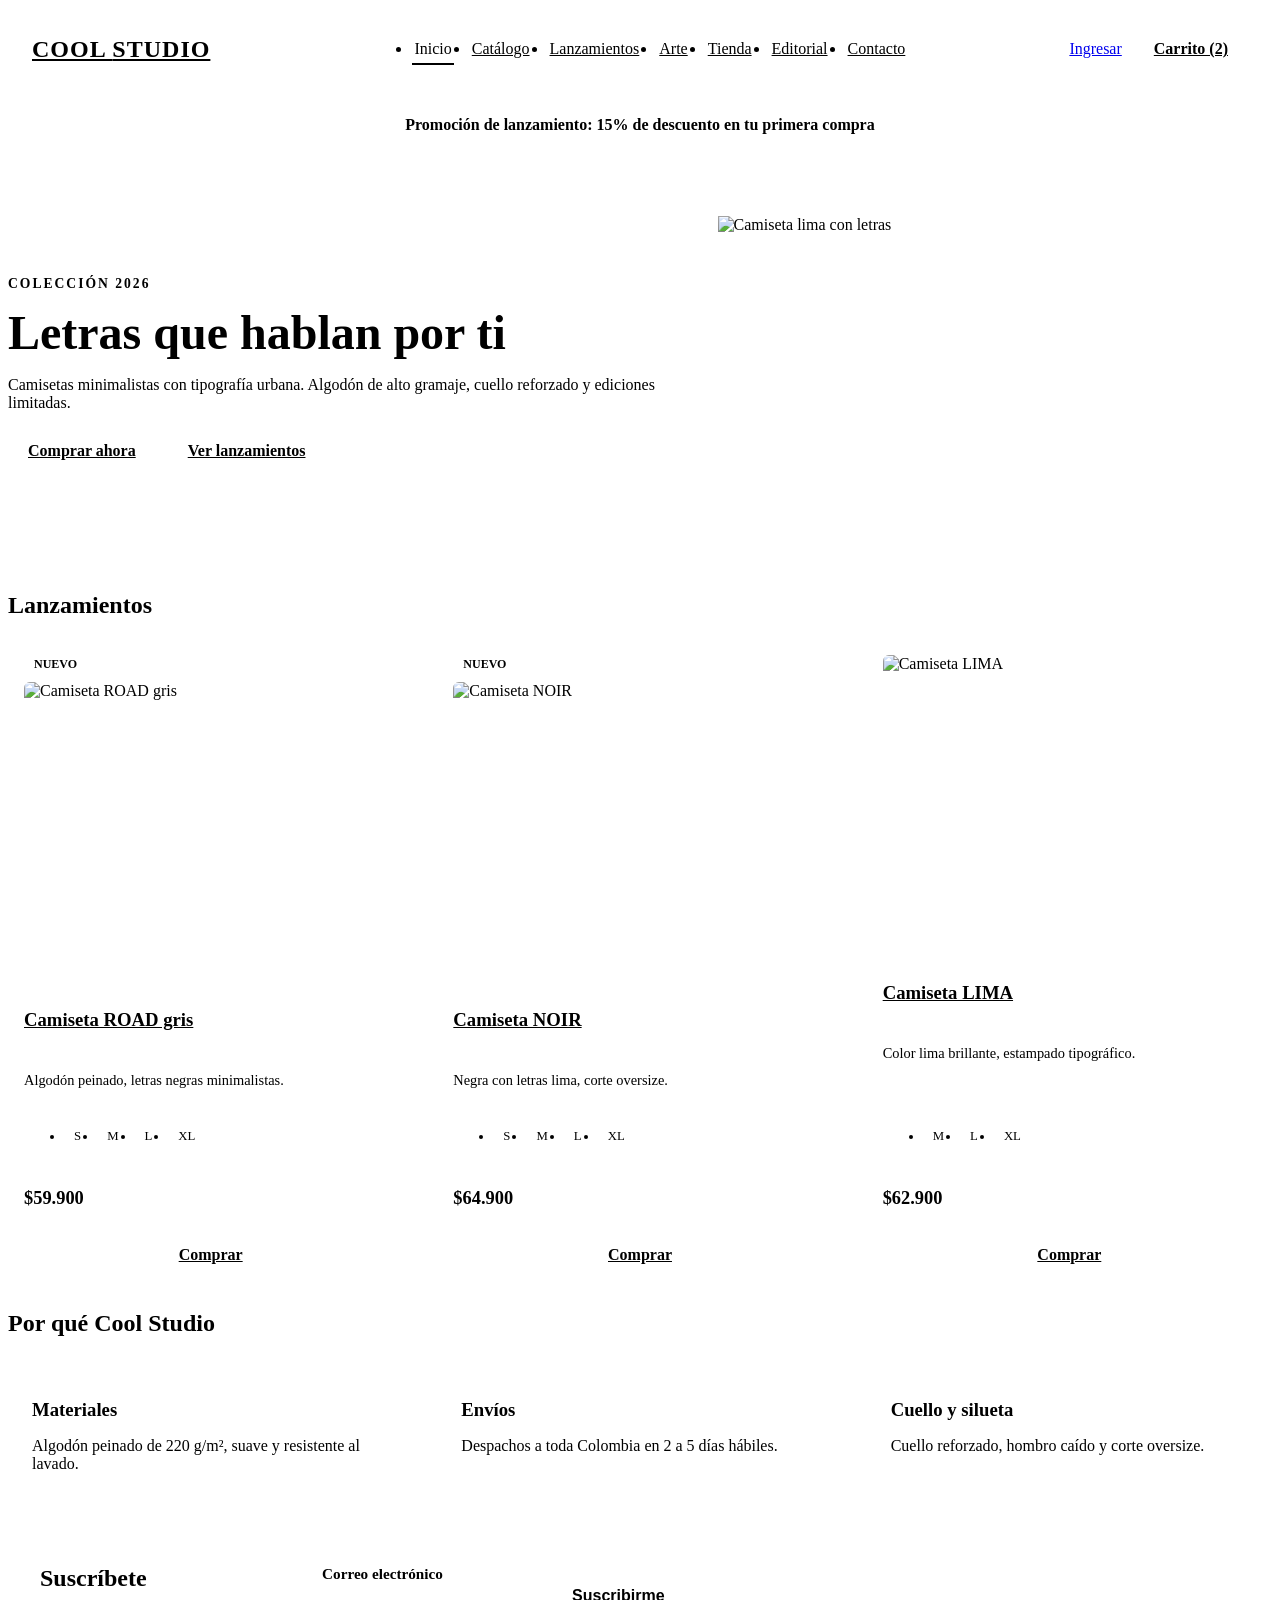
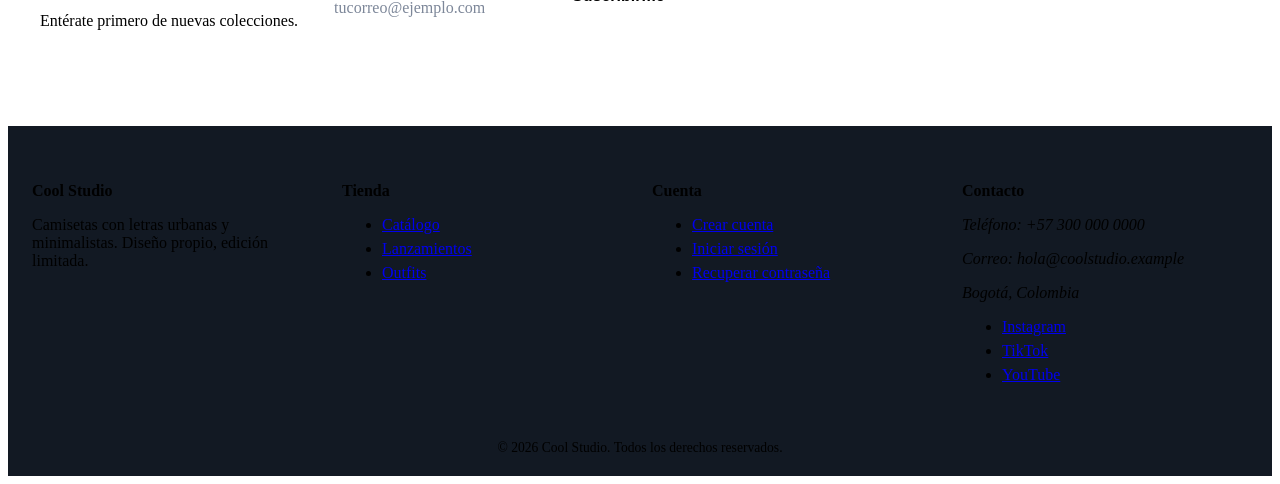
==== index.html @ 5d85cc1c "feat: crea plantilla base de la portada con header, nav, main y footer" ====
<!DOCTYPE html>
<html lang="es">
<head>
  <meta charset="UTF-8">
  <meta name="viewport" content="width=device-width, initial-scale=1.0">
  <meta name="description" content="Cool Studio: tienda en línea de camisetas con letras urbanas.">
  <title>Inicio | Cool Studio</title>
  <link rel="icon" type="image/svg+xml" href="img/favicon.svg">
  <link rel="stylesheet" href="css/base.css">
  <link rel="stylesheet" href="css/componentes.css">
  <link rel="stylesheet" href="css/paginas.css">
</head>
<body>
  <header class="sitio">
    <div class="barra">
      <a class="logo" href="index.html">COOL <span>STUDIO</span></a>
      <nav aria-label="Navegación principal">
        <ul>
          <li><a href="index.html" aria-current="page">Inicio</a></li>
          <li><a href="catalogo.html">Catálogo</a></li>
          <li><a href="lanzamientos.html">Lanzamientos</a></li>
          <li><a href="arte.html">Arte</a></li>
          <li><a href="tienda.html">Tienda</a></li>
          <li><a href="editorial.html">Editorial</a></li>
          <li><a href="contacto.html">Contacto</a></li>
        </ul>
      </nav>
      <div class="acciones">
        <a href="login.html">Ingresar</a>
        <a class="btn btn-borde" href="carrito.html">Carrito (2)</a>
      </div>
    </div>
  </header>
  <p class="promo">Promoción de lanzamiento: 15% de descuento en tu primera compra</p>

  <main>
    <div class="contenedor">
      <section class="hero" aria-labelledby="titulo-hero">
        <div>
          <p class="sobretitulo">Colección 2026</p>
          <h1 id="titulo-hero">Letras que hablan por ti</h1>
          <p>Camisetas minimalistas con tipografía urbana. Algodón de alto gramaje, cuello reforzado y ediciones limitadas.</p>
          <div class="botones">
            <a class="btn" href="catalogo.html">Comprar ahora</a>
            <a class="btn btn-borde" href="lanzamientos.html">Ver lanzamientos</a>
          </div>
        </div>
        <img src="img/camisa-lima.svg" alt="Camiseta lima con letras" width="300" height="300">
      </section>
    </div>

    <section class="seccion" id="lanzamientos" aria-labelledby="titulo-lanzamientos">
      <div class="contenedor">
        <h2 id="titulo-lanzamientos">Lanzamientos</h2>
        <div class="catalogo">
      <article class="producto">
        <span class="etiqueta">NUEVO</span>
        <img src="img/camisa-gris.svg" alt="Camiseta ROAD gris" width="300" height="300" loading="lazy">
        <h3><a href="producto.html">Camiseta ROAD gris</a></h3>
        <p class="descripcion">Algodón peinado, letras negras minimalistas.</p>
        <ul class="tallas" aria-label="Tallas disponibles"><li>S</li><li>M</li><li>L</li><li>XL</li></ul>
        <p class="precio">$59.900</p>
        <a class="btn" href="producto.html">Comprar</a>
      </article>
      <article class="producto">
        <span class="etiqueta">NUEVO</span>
        <img src="img/camisa-negra.svg" alt="Camiseta NOIR" width="300" height="300" loading="lazy">
        <h3><a href="producto.html">Camiseta NOIR</a></h3>
        <p class="descripcion">Negra con letras lima, corte oversize.</p>
        <ul class="tallas" aria-label="Tallas disponibles"><li>S</li><li>M</li><li>L</li><li>XL</li></ul>
        <p class="precio">$64.900</p>
        <a class="btn" href="producto.html">Comprar</a>
      </article>
      <article class="producto">
        <img src="img/camisa-lima.svg" alt="Camiseta LIMA" width="300" height="300" loading="lazy">
        <h3><a href="producto.html">Camiseta LIMA</a></h3>
        <p class="descripcion">Color lima brillante, estampado tipográfico.</p>
        <ul class="tallas" aria-label="Tallas disponibles"><li>M</li><li>L</li><li>XL</li></ul>
        <p class="precio">$62.900</p>
        <a class="btn" href="producto.html">Comprar</a>
      </article>
        </div>
      </div>
    </section>

    <section class="seccion" id="informacion" aria-labelledby="titulo-info">
      <div class="contenedor">
        <h2 id="titulo-info">Por qué Cool Studio</h2>
        <div class="rejilla-3">
          <article class="tarjeta">
            <h3>Materiales</h3>
            <p>Algodón peinado de 220 g/m², suave y resistente al lavado.</p>
          </article>
          <article class="tarjeta">
            <h3>Envíos</h3>
            <p>Despachos a toda Colombia en 2 a 5 días hábiles.</p>
          </article>
          <article class="tarjeta">
            <h3>Cuello y silueta</h3>
            <p>Cuello reforzado, hombro caído y corte oversize.</p>
          </article>
        </div>
      </div>
    </section>

    <section class="seccion" id="suscripcion" aria-labelledby="titulo-suscripcion">
      <div class="contenedor">
        <div class="suscripcion">
          <div>
            <h2 id="titulo-suscripcion">Suscríbete</h2>
            <p>Entérate primero de nuevas colecciones.</p>
          </div>
          <form action="#" method="post">
            <div class="campo">
              <label for="correo-suscripcion" class="solo-lectores">Correo electrónico</label>
              <input type="email" id="correo-suscripcion" name="correo" placeholder="tucorreo@ejemplo.com" required>
            </div>
            <button class="btn" type="submit">Suscribirme</button>
          </form>
        </div>
      </div>
    </section>
  </main>
  <footer class="sitio">
    <div class="columnas">
      <section>
        <h3>Cool Studio</h3>
        <p>Camisetas con letras urbanas y minimalistas. Diseño propio, edición limitada.</p>
      </section>
      <section>
        <h3>Tienda</h3>
        <ul>
          <li><a href="catalogo.html">Catálogo</a></li>
          <li><a href="lanzamientos.html">Lanzamientos</a></li>
          <li><a href="editorial.html">Outfits</a></li>
        </ul>
      </section>
      <section>
        <h3>Cuenta</h3>
        <ul>
          <li><a href="registro.html">Crear cuenta</a></li>
          <li><a href="login.html">Iniciar sesión</a></li>
          <li><a href="recuperar.html">Recuperar contraseña</a></li>
        </ul>
      </section>
      <section>
        <h3>Contacto</h3>
        <address>
          <p>Teléfono: +57 300 000 0000</p>
          <p>Correo: hola@coolstudio.example</p>
          <p>Bogotá, Colombia</p>
        </address>
        <ul>
          <li><a href="#">Instagram</a></li>
          <li><a href="#">TikTok</a></li>
          <li><a href="#">YouTube</a></li>
        </ul>
      </section>
    </div>
    <p class="derechos">&copy; 2026 Cool Studio. Todos los derechos reservados.</p>
  </footer>
</body>
</html>
---- css/componentes.css ----
/* ==========================================================
   componentes.css — piezas reutilizables
   header, menú (flexbox), tarjeta de producto, botones,
   formularios, pseudoclases (hover, focus) y footer
   ========================================================== */

/* ---------- Header y menú ---------- */
header.sitio {
  background: var(--fondo);
  border-bottom: 1px solid var(--borde);
  position: sticky;
  top: 0;
  z-index: 10;
  padding: 16px 24px;
}

header.sitio .barra {
  max-width: var(--ancho-max);
  margin: 0 auto;
  display: flex;
  justify-content: space-between;
  align-items: center;
  flex-wrap: wrap;
  gap: 16px;
}

.logo {
  font-size: 1.5rem;
  font-weight: 800;
  color: var(--texto-claro);
  letter-spacing: 1px;
}

.logo span {
  color: var(--lima);
}

.logo:hover {
  text-decoration: none;
}

header.sitio nav ul {
  display: flex;
  flex-wrap: wrap;
  gap: 16px;
}

header.sitio nav a {
  color: var(--texto);
  padding: 6px 2px;
  border-bottom: 2px solid transparent;
}

header.sitio nav a:hover,
header.sitio nav a[aria-current="page"] {
  color: var(--lima);
  border-bottom-color: var(--lima);
  text-decoration: none;
}

.acciones {
  display: flex;
  align-items: center;
  gap: 12px;
}

/* ---------- Botones ---------- */
.btn {
  display: inline-block;
  background: var(--lima);
  color: var(--texto-oscuro);
  font-weight: 700;
  font-size: 1rem;
  padding: 10px 20px;
  border: 2px solid var(--lima);
  border-radius: var(--radio);
  cursor: pointer;
  text-align: center;
  transition: background 0.2s, color 0.2s;
}

.btn:hover {
  background: var(--lima-oscuro);
  border-color: var(--lima-oscuro);
  text-decoration: none;
}

.btn-borde {
  background: transparent;
  color: var(--lima);
}

.btn-borde:hover {
  background: var(--lima);
  color: var(--texto-oscuro);
}

.btn-bloque {
  display: block;
  width: 100%;
}

/* ---------- Tarjeta de producto ---------- */
.producto {
  background: var(--superficie);
  border: 1px solid var(--borde);
  border-radius: var(--radio);
  padding: 16px;
  display: flex;
  flex-direction: column;
  gap: 8px;
  transition: transform 0.2s, border-color 0.2s;
}

.producto:hover {
  transform: translateY(-4px);
  border-color: var(--lima);
}

.producto img {
  width: 100%;
  border-radius: 6px;
  background: var(--superficie-clara);
}

.producto h3 a {
  color: var(--texto-claro);
}

.producto .descripcion {
  font-size: 0.9rem;
  flex: 1;
}

.precio {
  color: var(--lima);
  font-weight: 800;
  font-size: 1.15rem;
}

.etiqueta {
  display: inline-block;
  background: var(--lima);
  color: var(--texto-oscuro);
  font-size: 0.75rem;
  font-weight: 800;
  padding: 2px 10px;
  border-radius: 20px;
  width: fit-content;
}

.tallas {
  display: flex;
  gap: 6px;
  flex-wrap: wrap;
}

.tallas li {
  border: 1px solid var(--borde);
  border-radius: 6px;
  padding: 2px 10px;
  font-size: 0.8rem;
}

/* ---------- Formularios ---------- */
form {
  display: flex;
  flex-direction: column;
  gap: 14px;
}

.campo {
  display: flex;
  flex-direction: column;
  gap: 6px;
}

label {
  color: var(--texto-claro);
  font-weight: 600;
  font-size: 0.95rem;
}

input,
select,
textarea {
  font: inherit;
  background: var(--fondo);
  color: var(--texto-claro);
  border: 1px solid var(--borde);
  border-radius: 8px;
  padding: 10px 12px;
  width: 100%;
}

textarea {
  min-height: 120px;
  resize: vertical;
}

input:focus,
select:focus,
textarea:focus {
  outline: none;
  border-color: var(--lima);
  box-shadow: 0 0 0 3px rgba(195, 244, 0, 0.25);
}

input::placeholder,
textarea::placeholder {
  color: #7d8799;
}

.campo-check {
  flex-direction: row;
  align-items: center;
  gap: 8px;
}

.campo-check input {
  width: auto;
}

.campo-check label {
  font-weight: 400;
}

.fila-campos {
  display: grid;
  grid-template-columns: 1fr 1fr;
  gap: 14px;
}

.divisor {
  text-align: center;
  color: #7d8799;
  font-size: 0.9rem;
}

.ayuda {
  font-size: 0.85rem;
  color: #7d8799;
}

/* ---------- Footer ---------- */
footer.sitio {
  background: #121923;
  border-top: 1px solid var(--borde);
  padding: 40px 24px 20px;
  margin-top: 48px;
}

footer.sitio .columnas {
  max-width: var(--ancho-max);
  margin: 0 auto;
  display: grid;
  grid-template-columns: repeat(4, 1fr);
  gap: 24px;
}

footer.sitio h3 {
  font-size: 1rem;
  margin-bottom: 10px;
}

footer.sitio li {
  margin-bottom: 6px;
}

footer.sitio .derechos {
  max-width: var(--ancho-max);
  margin: 24px auto 0;
  padding-top: 16px;
  border-top: 1px solid var(--borde);
  font-size: 0.85rem;
  text-align: center;
}
---- css/paginas.css ----
/* ==========================================================
   paginas.css — maquetación por página (Flexbox + Grid)
   y media queries para móvil, tableta y escritorio
   ========================================================== */

/* ---------- Portada (hero) ---------- */
.hero {
  display: grid;
  grid-template-columns: 1.1fr 0.9fr;
  align-items: center;
  gap: 32px;
  padding: 56px 0;
}

.hero p.sobretitulo {
  color: var(--lima);
  font-weight: 700;
  letter-spacing: 2px;
  text-transform: uppercase;
  font-size: 0.85rem;
}

.hero h1 {
  font-size: 3rem;
  margin: 8px 0 16px;
}

.hero .botones {
  display: flex;
  gap: 12px;
  flex-wrap: wrap;
  margin-top: 20px;
}

.hero img {
  border-radius: var(--radio);
  background: var(--superficie-clara);
}

.promo {
  background: var(--lima);
  color: var(--texto-oscuro);
  text-align: center;
  padding: 10px;
  font-weight: 700;
}

/* ---------- Catálogo (Grid) ---------- */
.catalogo {
  display: grid;
  grid-template-columns: repeat(3, 1fr);
  gap: 24px;
}

.con-filtros {
  display: grid;
  grid-template-columns: 260px 1fr;
  gap: 32px;
  align-items: start;
}

.filtros {
  background: var(--superficie);
  border: 1px solid var(--borde);
  border-radius: var(--radio);
  padding: 20px;
}

.filtros fieldset {
  border: none;
  margin-bottom: 16px;
}

.filtros legend {
  color: var(--texto-claro);
  font-weight: 700;
  margin-bottom: 8px;
}

.filtros .campo-check {
  margin-bottom: 4px;
}

/* ---------- Detalle de producto ---------- */
.detalle {
  display: grid;
  grid-template-columns: 1fr 1fr;
  gap: 40px;
  align-items: start;
}

.detalle .principal {
  background: var(--superficie-clara);
  border-radius: var(--radio);
}

.miniaturas {
  display: flex;
  gap: 10px;
  margin-top: 10px;
}

.miniaturas img {
  width: 80px;
  border-radius: 6px;
  border: 2px solid var(--borde);
  background: var(--superficie-clara);
}

.miniaturas img:hover {
  border-color: var(--lima);
}

.selector-talla {
  display: flex;
  gap: 8px;
  flex-wrap: wrap;
}

.selector-talla input {
  position: absolute;
  opacity: 0;
  width: 1px;
}

.selector-talla label {
  border: 2px solid var(--borde);
  border-radius: 8px;
  padding: 8px 16px;
  cursor: pointer;
}

.selector-talla input:checked + label {
  background: var(--lima);
  border-color: var(--lima);
  color: var(--texto-oscuro);
}

.selector-talla input:focus-visible + label {
  outline: 3px solid var(--lima);
  outline-offset: 2px;
}

.estrellas {
  color: var(--lima);
  letter-spacing: 2px;
}

.opiniones {
  display: grid;
  grid-template-columns: repeat(3, 1fr);
  gap: 20px;
}

.opinion {
  background: var(--superficie);
  border-radius: var(--radio);
  padding: 16px;
  border: 1px solid var(--borde);
}

/* ---------- Carrito (Grid de 2 columnas) ---------- */
.carrito {
  display: grid;
  grid-template-columns: 1.4fr 1fr;
  gap: 32px;
  align-items: start;
}

.item-carrito {
  display: flex;
  align-items: center;
  gap: 16px;
  padding: 14px 0;
  border-bottom: 1px solid var(--borde);
}

.item-carrito img {
  width: 80px;
  border-radius: 6px;
  background: var(--superficie-clara);
}

.item-carrito .info {
  flex: 1;
}

.resumen,
.panel {
  background: var(--superficie);
  border: 1px solid var(--borde);
  border-radius: var(--radio);
  padding: 24px;
}

.resumen dl div {
  display: flex;
  justify-content: space-between;
  padding: 6px 0;
}

.resumen .total {
  border-top: 1px solid var(--borde);
  margin-top: 8px;
  padding-top: 12px;
  color: var(--texto-claro);
  font-weight: 800;
  font-size: 1.2rem;
}

/* ---------- Tarjetas de información ---------- */
.rejilla-2 {
  display: grid;
  grid-template-columns: repeat(2, 1fr);
  gap: 24px;
}

.rejilla-3 {
  display: grid;
  grid-template-columns: repeat(3, 1fr);
  gap: 24px;
}

.tarjeta {
  background: var(--superficie);
  border: 1px solid var(--borde);
  border-radius: var(--radio);
  padding: 24px;
}

.tarjeta h3 {
  margin-bottom: 8px;
}

.tarjeta img {
  border-radius: 6px;
  margin-bottom: 12px;
  background: var(--superficie-clara);
}

.suscripcion {
  background: var(--superficie);
  border-radius: var(--radio);
  padding: 32px;
  display: flex;
  justify-content: space-between;
  align-items: center;
  gap: 24px;
  flex-wrap: wrap;
}

.suscripcion form {
  flex-direction: row;
  flex: 1;
  min-width: 260px;
}

/* ---------- Páginas centradas: registro, login, recuperar, mantenimiento ---------- */
.centrado {
  min-height: 100vh;
  width: 100%;
  display: flex;
  justify-content: center;
  align-items: center;
  padding: 24px;
}

.auth {
  display: grid;
  grid-template-columns: 1fr 1fr;
  max-width: 980px;
  width: 100%;
  background: var(--superficie);
  border: 1px solid var(--borde);
  border-radius: 16px;
  overflow: hidden;
}

.auth.simple {
  grid-template-columns: 1fr;
  max-width: 460px;
}

.auth .formulario {
  padding: 40px;
  display: flex;
  flex-direction: column;
  gap: 16px;
}

.auth .lateral {
  background: var(--lima);
  color: var(--texto-oscuro);
  padding: 40px;
  display: flex;
  flex-direction: column;
  justify-content: center;
  gap: 16px;
}

.auth .lateral h2 {
  color: var(--texto-oscuro);
  font-size: 2rem;
}

.auth .lateral img {
  border-radius: var(--radio);
  background: var(--superficie-clara);
}

.mantenimiento {
  text-align: center;
  max-width: 560px;
}

.mantenimiento h1 {
  margin: 12px 0;
}

.mantenimiento .icono {
  font-size: 4rem;
}

/* ---------- Sedes (Flexbox) ---------- */
.sede {
  display: flex;
  gap: 20px;
  align-items: flex-start;
}

.sede img {
  width: 140px;
  border-radius: var(--radio);
  background: var(--superficie-clara);
}

/* ==========================================================
   Responsive (media queries)
   ========================================================== */

/* Tabletas: 2 columnas */
@media (max-width: 992px) {
  .catalogo,
  .rejilla-3,
  .opiniones {
    grid-template-columns: repeat(2, 1fr);
  }

  .con-filtros {
    grid-template-columns: 1fr;
  }

  footer.sitio .columnas {
    grid-template-columns: repeat(2, 1fr);
  }

  .hero h1 {
    font-size: 2.4rem;
  }
}

/* Móviles: 1 columna (el flex pasa a columna) */
@media (max-width: 640px) {
  header.sitio .barra {
    flex-direction: column;
    align-items: flex-start;
  }

  header.sitio nav ul {
    flex-direction: column;
    gap: 6px;
  }

  .hero,
  .detalle,
  .carrito,
  .auth,
  .rejilla-2,
  .rejilla-3,
  .catalogo,
  .opiniones,
  .fila-campos {
    grid-template-columns: 1fr;
  }

  .hero h1 {
    font-size: 2rem;
  }

  .sede {
    flex-direction: column;
  }

  .auth .formulario,
  .auth .lateral {
    padding: 24px;
  }

  .suscripcion form {
    flex-direction: column;
  }

  footer.sitio .columnas {
    grid-template-columns: 1fr;
  }
}
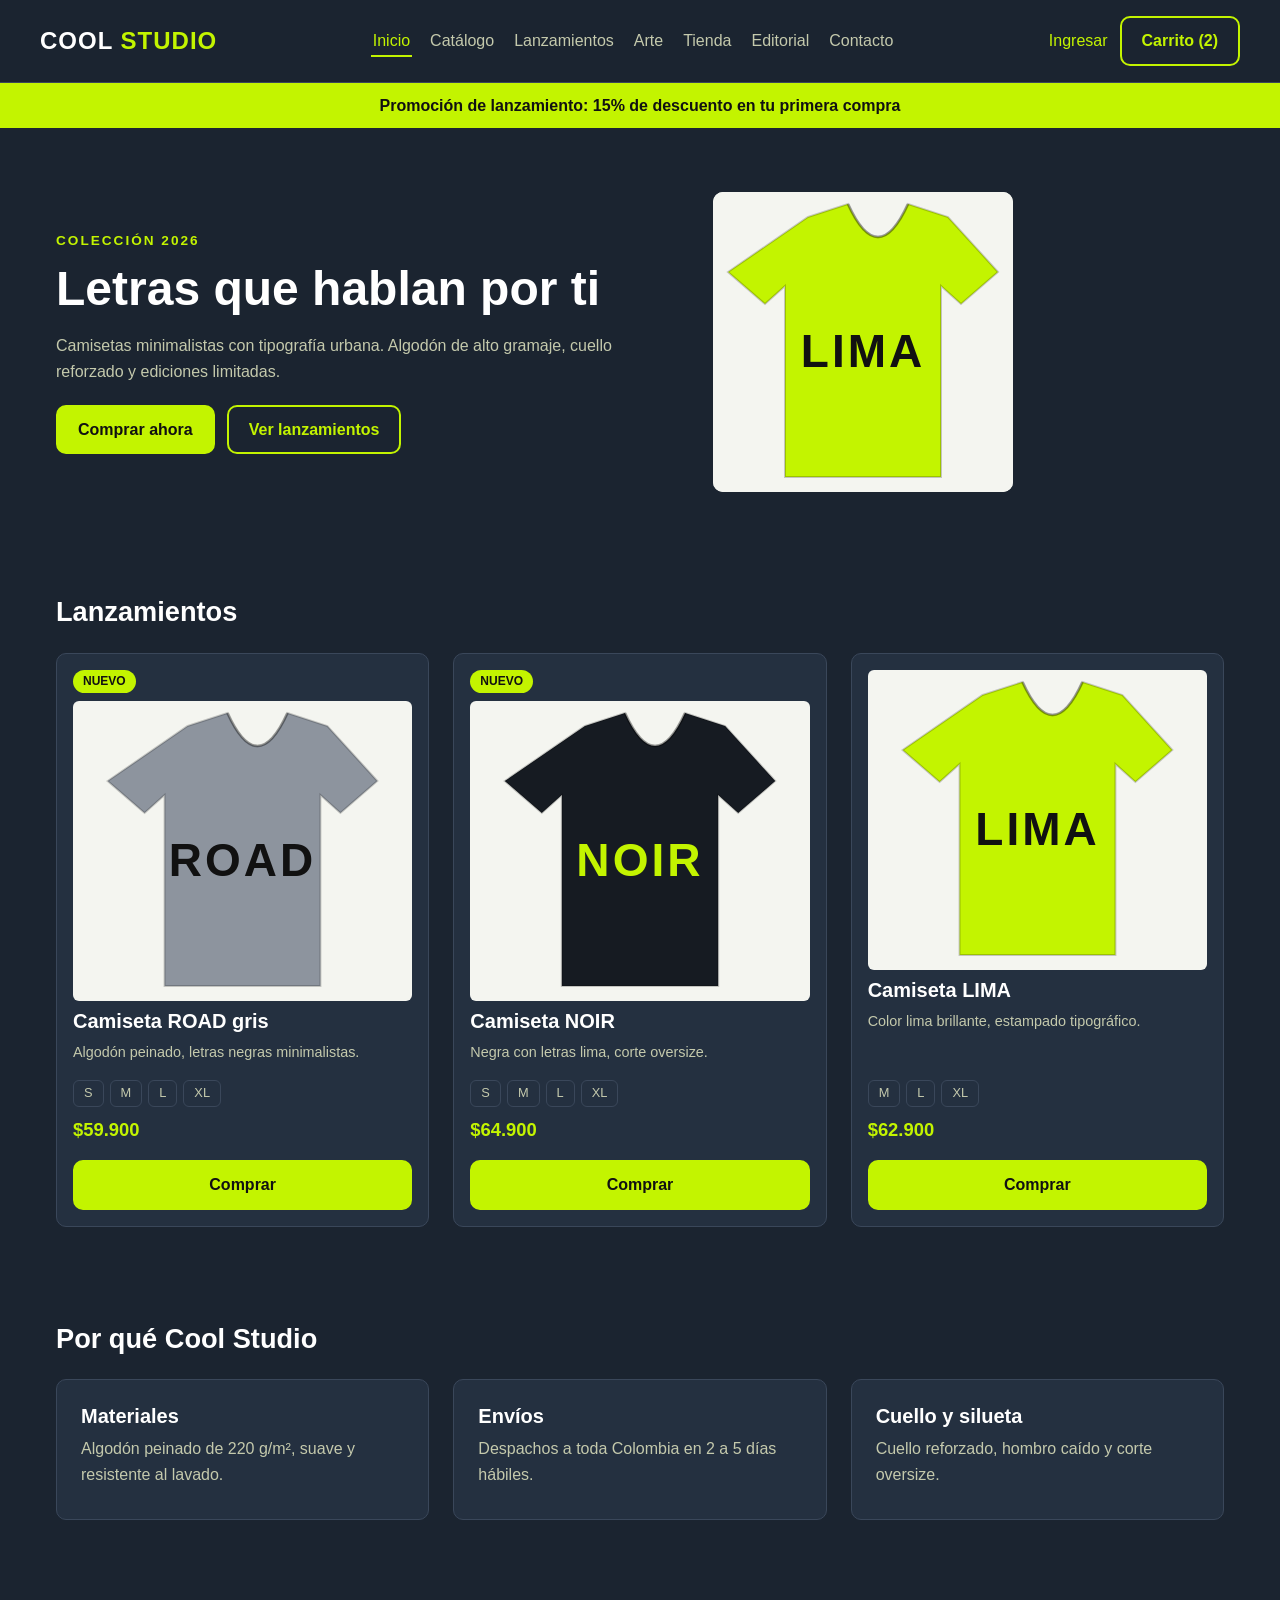
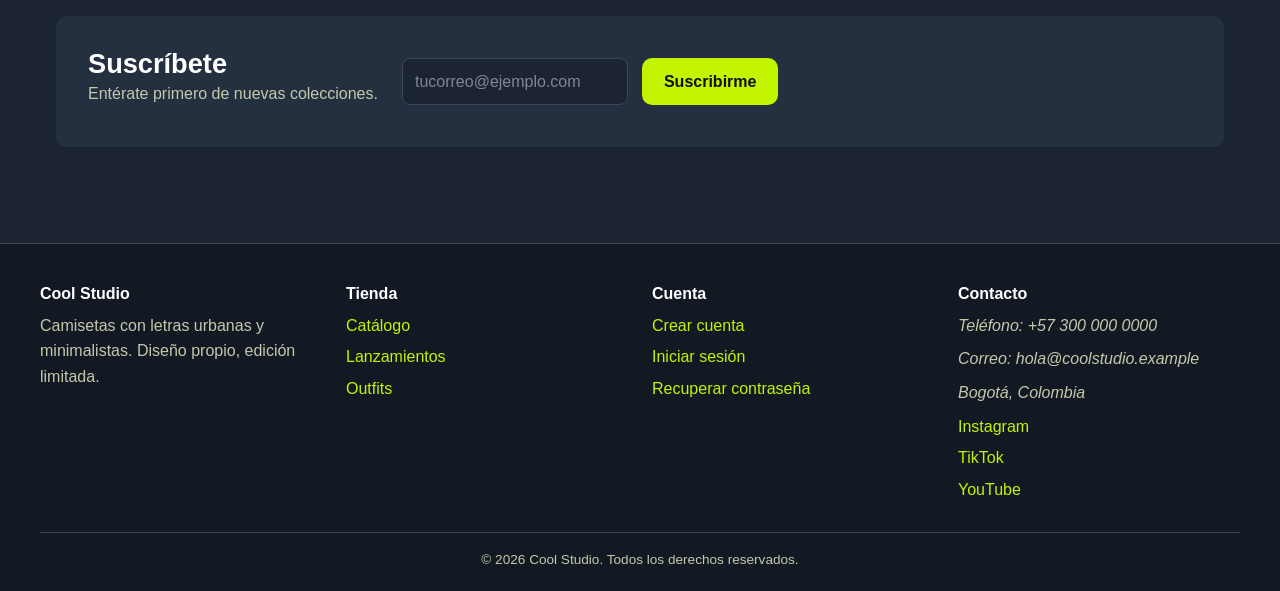
==== commit a3095097: "feat: enlaza logica.js en index.html" ====
--- a/index.html
+++ b/index.html
@@ -159,5 +159,6 @@
     </div>
     <p class="derechos">&copy; 2026 Cool Studio. Todos los derechos reservados.</p>
   </footer>
+  <script src="js/logica.js"></script>
 </body>
 </html>
--- a/css/base.css
+++ b/css/base.css
@@ -0,0 +1,110 @@
+/* ==========================================================
+   base.css — variables, reset y estilos globales
+   Proyecto: Cool Studio (tienda de camisas)
+   ========================================================== */
+
+:root {
+  /* Paleta (hexadecimal) */
+  --fondo: #1b2430;
+  --superficie: #243040;
+  --superficie-clara: #f4f5f0;
+  --lima: #c3f400;
+  --lima-oscuro: #9bc400;
+  --texto: #c4c9ac;
+  --texto-claro: #ffffff;
+  --texto-oscuro: #111111;
+  --precio: #bc1313;
+  --borde: #3a475a;
+  --error: #ff6b6b;
+
+  /* Tipografía */
+  --fuente: "Segoe UI", Roboto, "Helvetica Neue", Arial, sans-serif;
+
+  /* Espaciado y formas */
+  --espacio: 16px;
+  --radio: 10px;
+  --ancho-max: 1200px;
+}
+
+/* Reset: quita las márgenes por defecto y usa border-box */
+* {
+  margin: 0;
+  padding: 0;
+  box-sizing: border-box;
+}
+
+html {
+  scroll-behavior: smooth;
+}
+
+body {
+  font-family: var(--fuente);
+  background: var(--fondo);
+  color: var(--texto);
+  line-height: 1.6;
+  min-height: 100vh;
+  display: flex;
+  flex-direction: column;
+}
+
+main {
+  flex: 1;
+}
+
+img {
+  max-width: 100%;
+  display: block;
+}
+
+a {
+  color: var(--lima);
+  text-decoration: none;
+}
+
+a:hover {
+  text-decoration: underline;
+}
+
+h1, h2, h3, h4, h5, h6 {
+  color: var(--texto-claro);
+  line-height: 1.2;
+}
+
+h1 { font-size: 2.2rem; }
+h2 { font-size: 1.7rem; }
+h3 { font-size: 1.25rem; }
+
+p { margin-bottom: 8px; }
+
+ul, ol { list-style: none; }
+
+.contenedor {
+  width: 100%;
+  max-width: var(--ancho-max);
+  margin: 0 auto;
+  padding: 0 var(--espacio);
+}
+
+.seccion {
+  padding: 48px 0;
+}
+
+.seccion > .contenedor > h2 {
+  margin-bottom: 24px;
+}
+
+/* Accesibilidad: foco visible para teclado */
+:focus-visible {
+  outline: 3px solid var(--lima);
+  outline-offset: 2px;
+}
+
+/* Texto solo para lectores de pantalla */
+.solo-lectores {
+  position: absolute;
+  width: 1px;
+  height: 1px;
+  overflow: hidden;
+  clip: rect(0 0 0 0);
+  white-space: nowrap;
+}
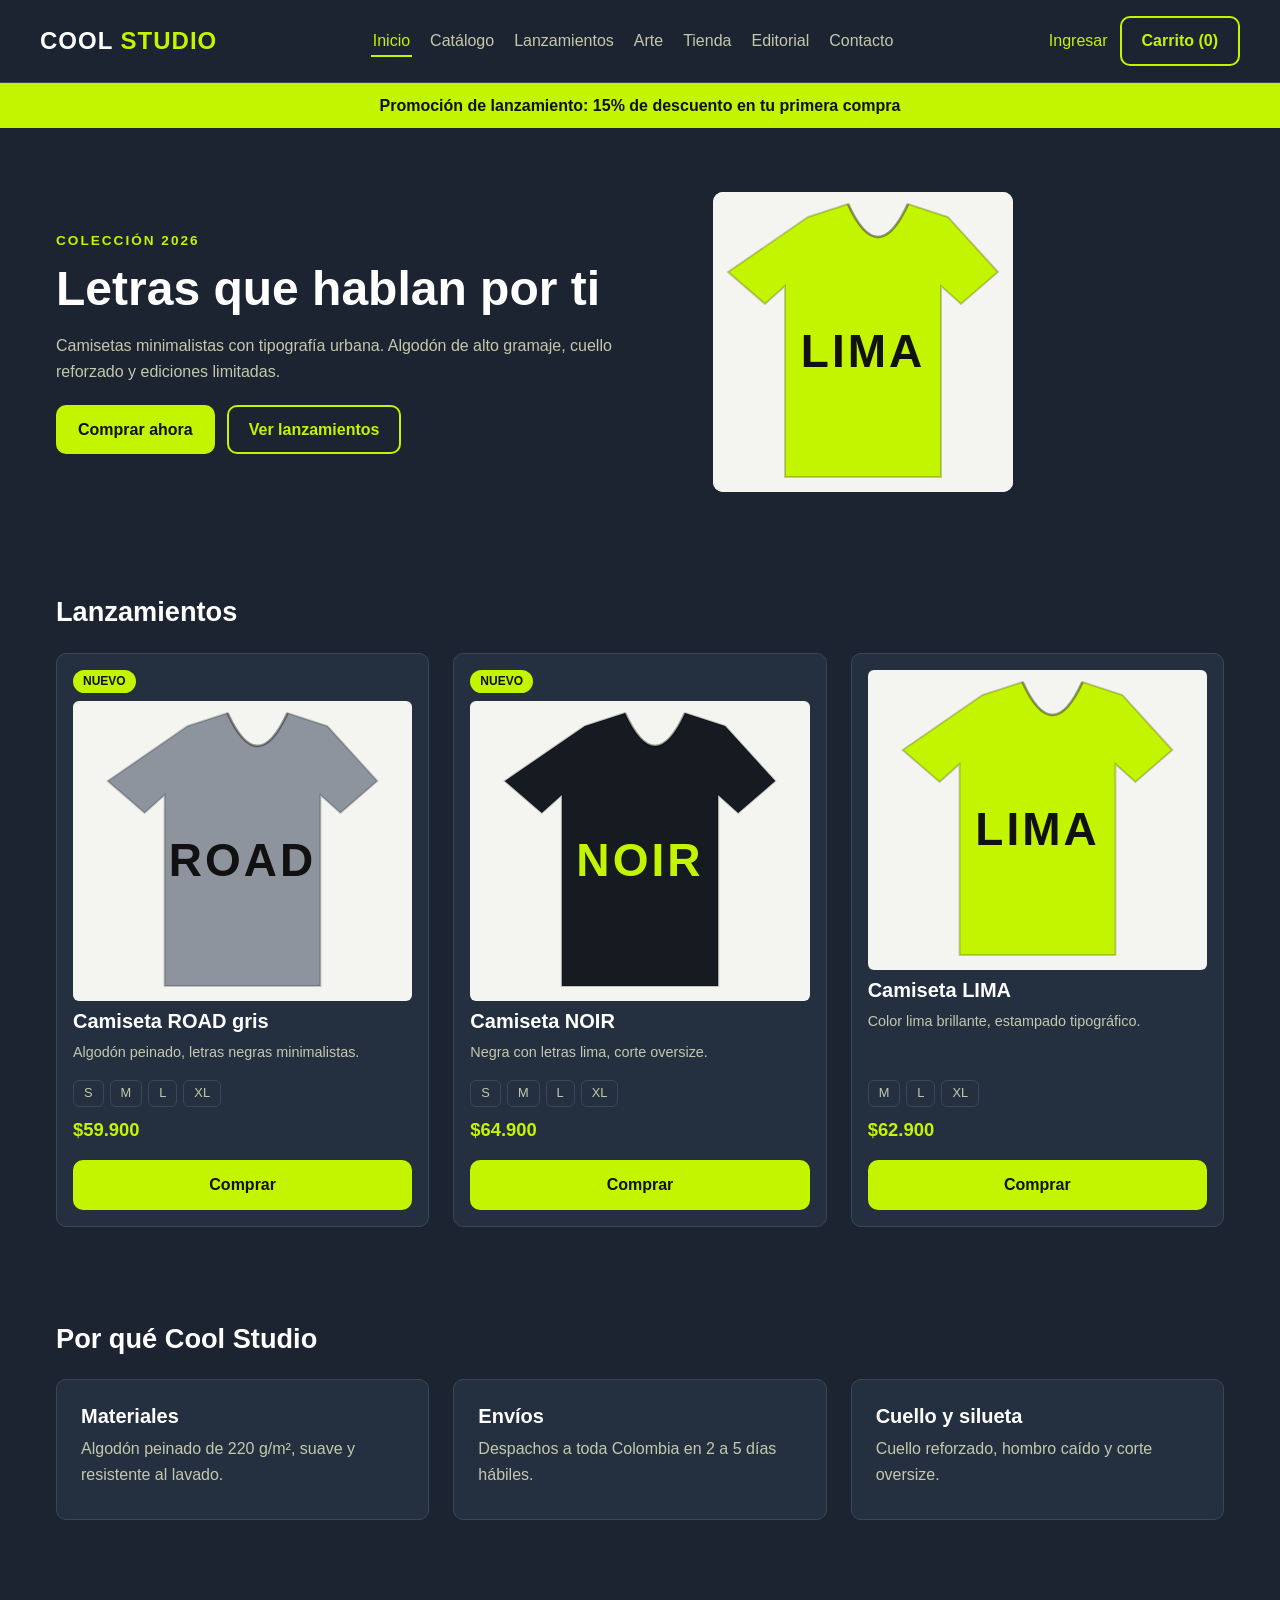
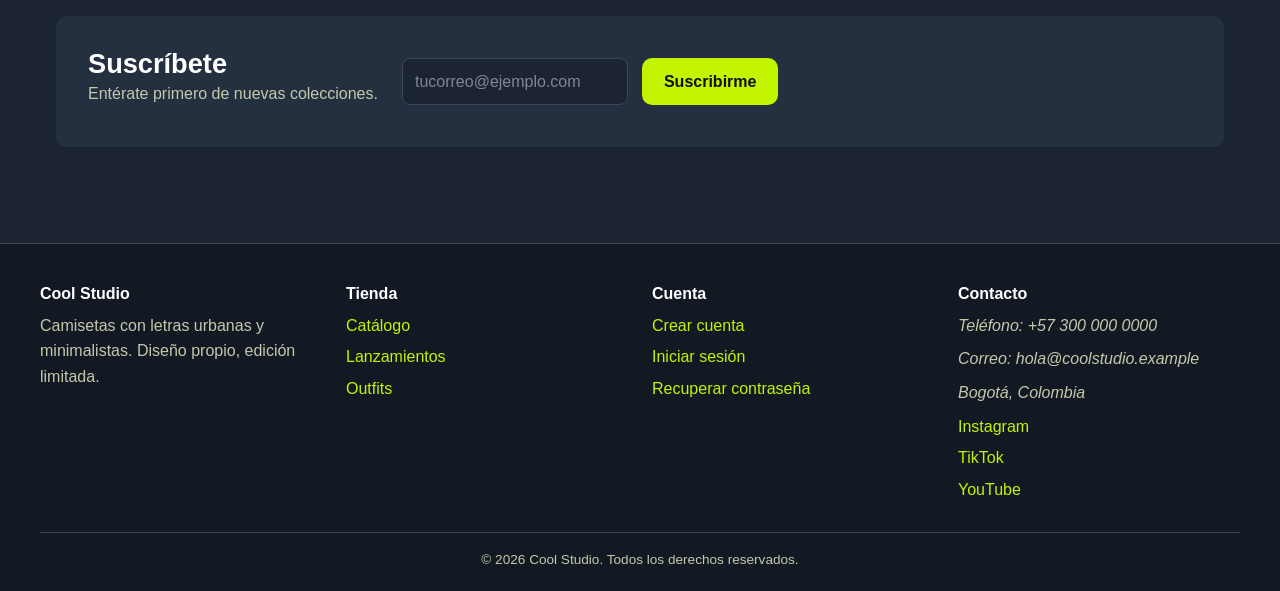
==== commit 1aac83df: "feat: cargar tienda.js en la portada" ====
--- a/index.html
+++ b/index.html
@@ -160,5 +160,6 @@
     <p class="derechos">&copy; 2026 Cool Studio. Todos los derechos reservados.</p>
   </footer>
   <script src="js/logica.js"></script>
+  <script src="js/tienda.js"></script>
 </body>
 </html>
--- a/css/paginas.css
+++ b/css/paginas.css
@@ -403,4 +403,137 @@
   footer.sitio .columnas {
     grid-template-columns: 1fr;
   }
-}
+
+  /* ==========================================================
+     Sesión 3: DOM, filtros, carrito y validaciones
+     ========================================================== */
+
+  /* Lo que JavaScript oculta con classList.toggle("oculto") */
+  .oculto {
+    display: none !important;
+  }
+
+  /* Tarjetas del catálogo */
+  .producto.agotado img {
+    opacity: 0.45;
+  }
+
+  .etiqueta-agotado {
+    background: var(--error);
+  }
+
+  .btn[disabled] {
+    opacity: 0.5;
+    cursor: not-allowed;
+  }
+
+  .btn[disabled]:hover {
+    background: var(--lima);
+  }
+
+  .resultados {
+    margin-bottom: 16px;
+    font-size: 0.9rem;
+  }
+
+  /* Botones de talla dentro de cada tarjeta */
+  .talla {
+    font: inherit;
+    font-size: 0.85rem;
+    background: transparent;
+    color: var(--texto);
+    border: 1px solid var(--borde);
+    border-radius: 6px;
+    padding: 2px 12px;
+    cursor: pointer;
+  }
+
+  .talla:hover {
+    border-color: var(--lima);
+  }
+
+  .talla[aria-pressed="true"] {
+    background: var(--lima);
+    border-color: var(--lima);
+    color: var(--texto-oscuro);
+    font-weight: 700;
+  }
+
+  /* Aviso flotante creado con JavaScript */
+  #aviso {
+    position: fixed;
+    bottom: 24px;
+    left: 50%;
+    transform: translate(-50%, 20px);
+    background: var(--superficie-clara);
+    color: var(--texto-oscuro);
+    padding: 10px 20px;
+    border-radius: var(--radio);
+    font-weight: 600;
+    opacity: 0;
+    pointer-events: none;
+    transition: opacity 0.2s, transform 0.2s;
+    z-index: 20;
+  }
+
+  #aviso.visible {
+    opacity: 1;
+    transform: translate(-50%, 0);
+  }
+
+  #aviso.aviso-error {
+    background: var(--error);
+  }
+
+  /* Filas del carrito */
+  .cantidad {
+    display: flex;
+    align-items: center;
+    gap: 8px;
+  }
+
+  .cantidad button {
+    width: 32px;
+    height: 32px;
+    font-size: 1.1rem;
+    color: var(--texto-claro);
+    background: var(--fondo);
+    border: 1px solid var(--borde);
+    border-radius: 8px;
+    cursor: pointer;
+  }
+
+  .cantidad button:hover {
+    border-color: var(--lima);
+  }
+
+  .btn-quitar {
+    font: inherit;
+    color: var(--error);
+    background: transparent;
+    border: none;
+    text-decoration: underline;
+    cursor: pointer;
+  }
+
+  .carrito-vacio {
+    padding: 16px 0;
+  }
+
+  /* Mensajes de validación del formulario */
+  .mensaje {
+    min-height: 1.4em;
+    font-size: 0.9rem;
+    color: var(--error);
+  }
+
+  .mensaje.mensaje-ok {
+    color: var(--lima);
+  }
+
+  @media (max-width: 640px) {
+    .item-carrito {
+      flex-wrap: wrap;
+    }
+  }
+}
